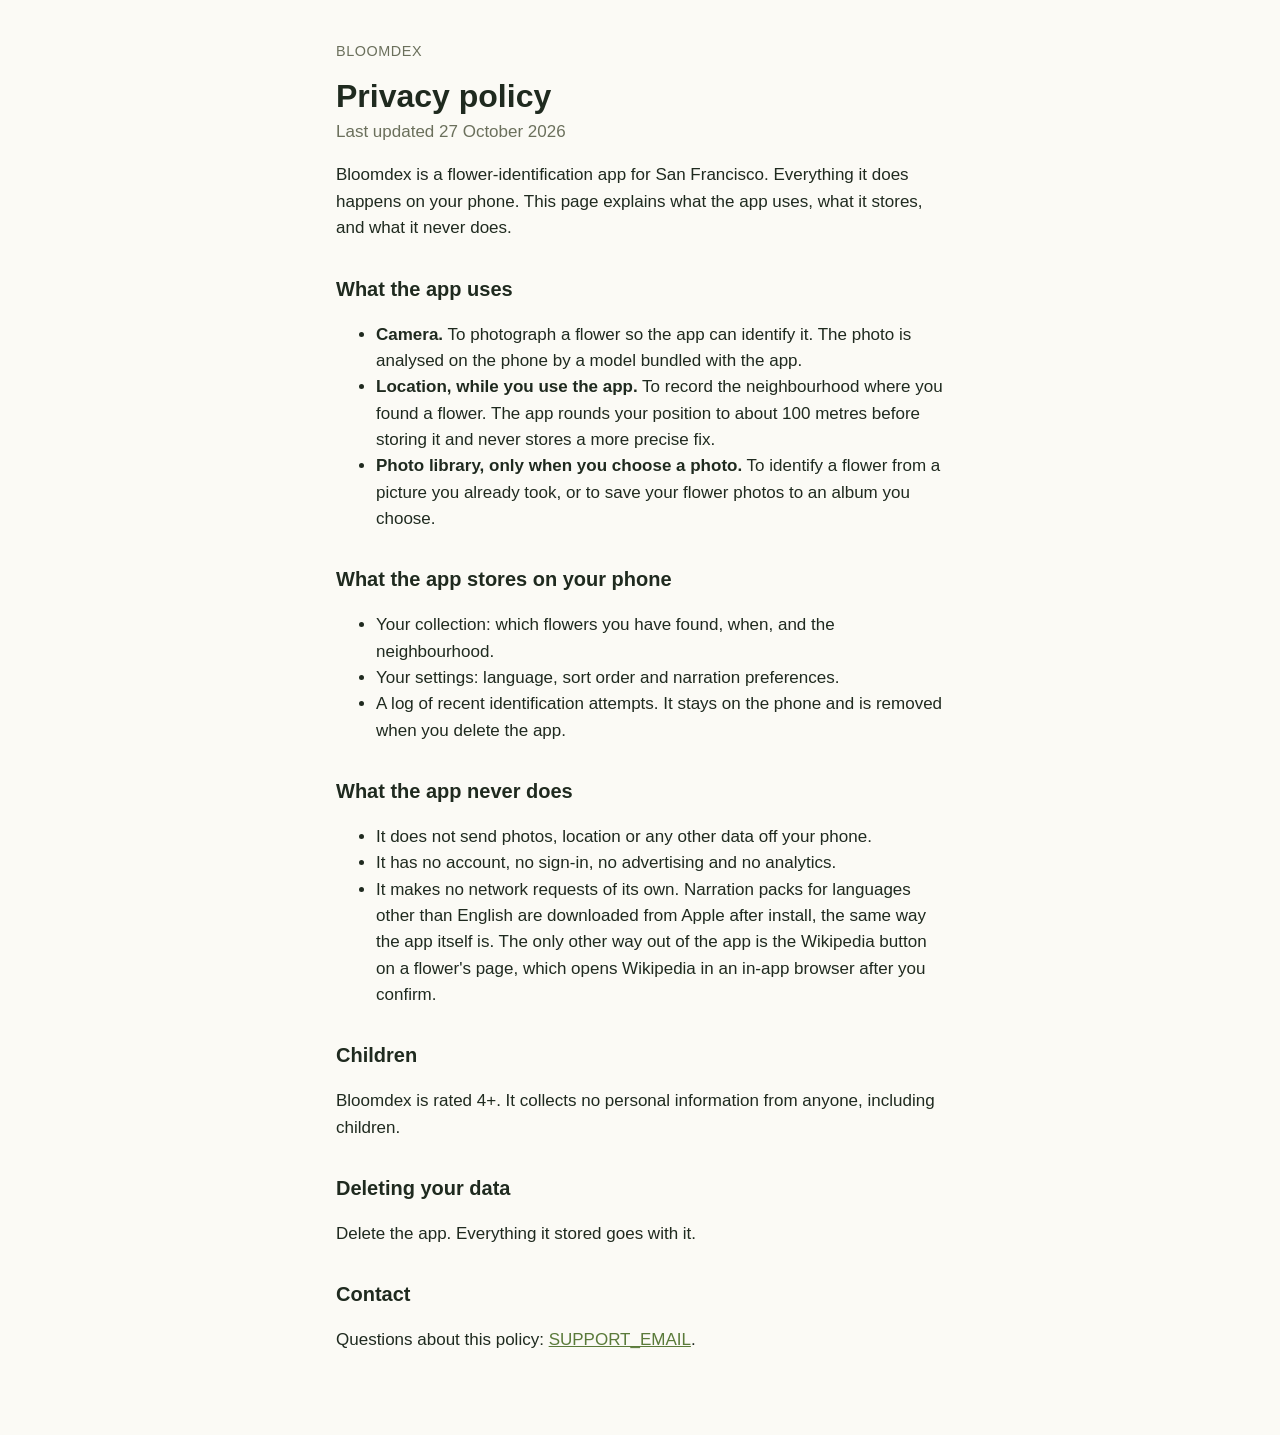
==== privacy.html @ 381cd67c "Bloomdex privacy policy and support pages Co-Authored-By: Claude Fable 5.1 <noreply@anthropic.com> C" ====
<!doctype html>
<html lang="en">
<head>
<meta charset="utf-8">
<meta name="viewport" content="width=device-width, initial-scale=1">
<title>Bloomdex privacy policy</title>
<link rel="stylesheet" href="site.css">
</head>
<body>
<main>
<p class="eyebrow"><a href="index.html">Bloomdex</a></p>
<h1>Privacy policy</h1>
<p class="meta">Last updated 27 October 2026</p>

<p>Bloomdex is a flower-identification app for San Francisco. Everything it does happens on your phone. This page explains what the app uses, what it stores, and what it never does.</p>

<h2>What the app uses</h2>
<ul>
<li><strong>Camera.</strong> To photograph a flower so the app can identify it. The photo is analysed on the phone by a model bundled with the app.</li>
<li><strong>Location, while you use the app.</strong> To record the neighbourhood where you found a flower. The app rounds your position to about 100 metres before storing it and never stores a more precise fix.</li>
<li><strong>Photo library, only when you choose a photo.</strong> To identify a flower from a picture you already took, or to save your flower photos to an album you choose.</li>
</ul>

<h2>What the app stores on your phone</h2>
<ul>
<li>Your collection: which flowers you have found, when, and the neighbourhood.</li>
<li>Your settings: language, sort order and narration preferences.</li>
<li>A log of recent identification attempts. It stays on the phone and is removed when you delete the app.</li>
</ul>

<h2>What the app never does</h2>
<ul>
<li>It does not send photos, location or any other data off your phone.</li>
<li>It has no account, no sign-in, no advertising and no analytics.</li>
<li>It makes no network requests of its own. Narration packs for languages other than English are downloaded from Apple after install, the same way the app itself is. The only other way out of the app is the Wikipedia button on a flower's page, which opens Wikipedia in an in-app browser after you confirm.</li>
</ul>

<h2>Children</h2>
<p>Bloomdex is rated 4+. It collects no personal information from anyone, including children.</p>

<h2>Deleting your data</h2>
<p>Delete the app. Everything it stored goes with it.</p>

<h2>Contact</h2>
<p>Questions about this policy: <a href="mailto:SUPPORT_EMAIL">SUPPORT_EMAIL</a>.</p>
</main>
</body>
</html>
---- site.css ----
:root { --ink: #1f2a1f; --paper: #fbfaf5; --accent: #5a7a3a; --muted: #6b705c; }
@media (prefers-color-scheme: dark) { :root { --ink: #e8e6dc; --paper: #171a15; --accent: #a9c77f; --muted: #a5a89a; } }
body { margin: 0; background: var(--paper); color: var(--ink); font: 17px/1.55 -apple-system, "Helvetica Neue", Helvetica, Arial, sans-serif; }
main { max-width: 38rem; margin: 0 auto; padding: 2.5rem 1rem 4rem; }
h1 { font-size: 2rem; line-height: 1.15; margin: 0 0 .25rem; }
h2 { font-size: 1.25rem; margin: 2rem 0 .5rem; }
h3 { font-size: 1.05rem; margin: 1.25rem 0 .25rem; }
p, li { max-width: 65ch; }
a { color: var(--accent); }
.eyebrow { margin: 0 0 1rem; font-size: .9rem; letter-spacing: .04em; text-transform: uppercase; }
.eyebrow a { text-decoration: none; color: var(--muted); }
.meta { color: var(--muted); margin-top: 0; }
.links { list-style: none; padding: 0; display: flex; gap: 1.5rem; }
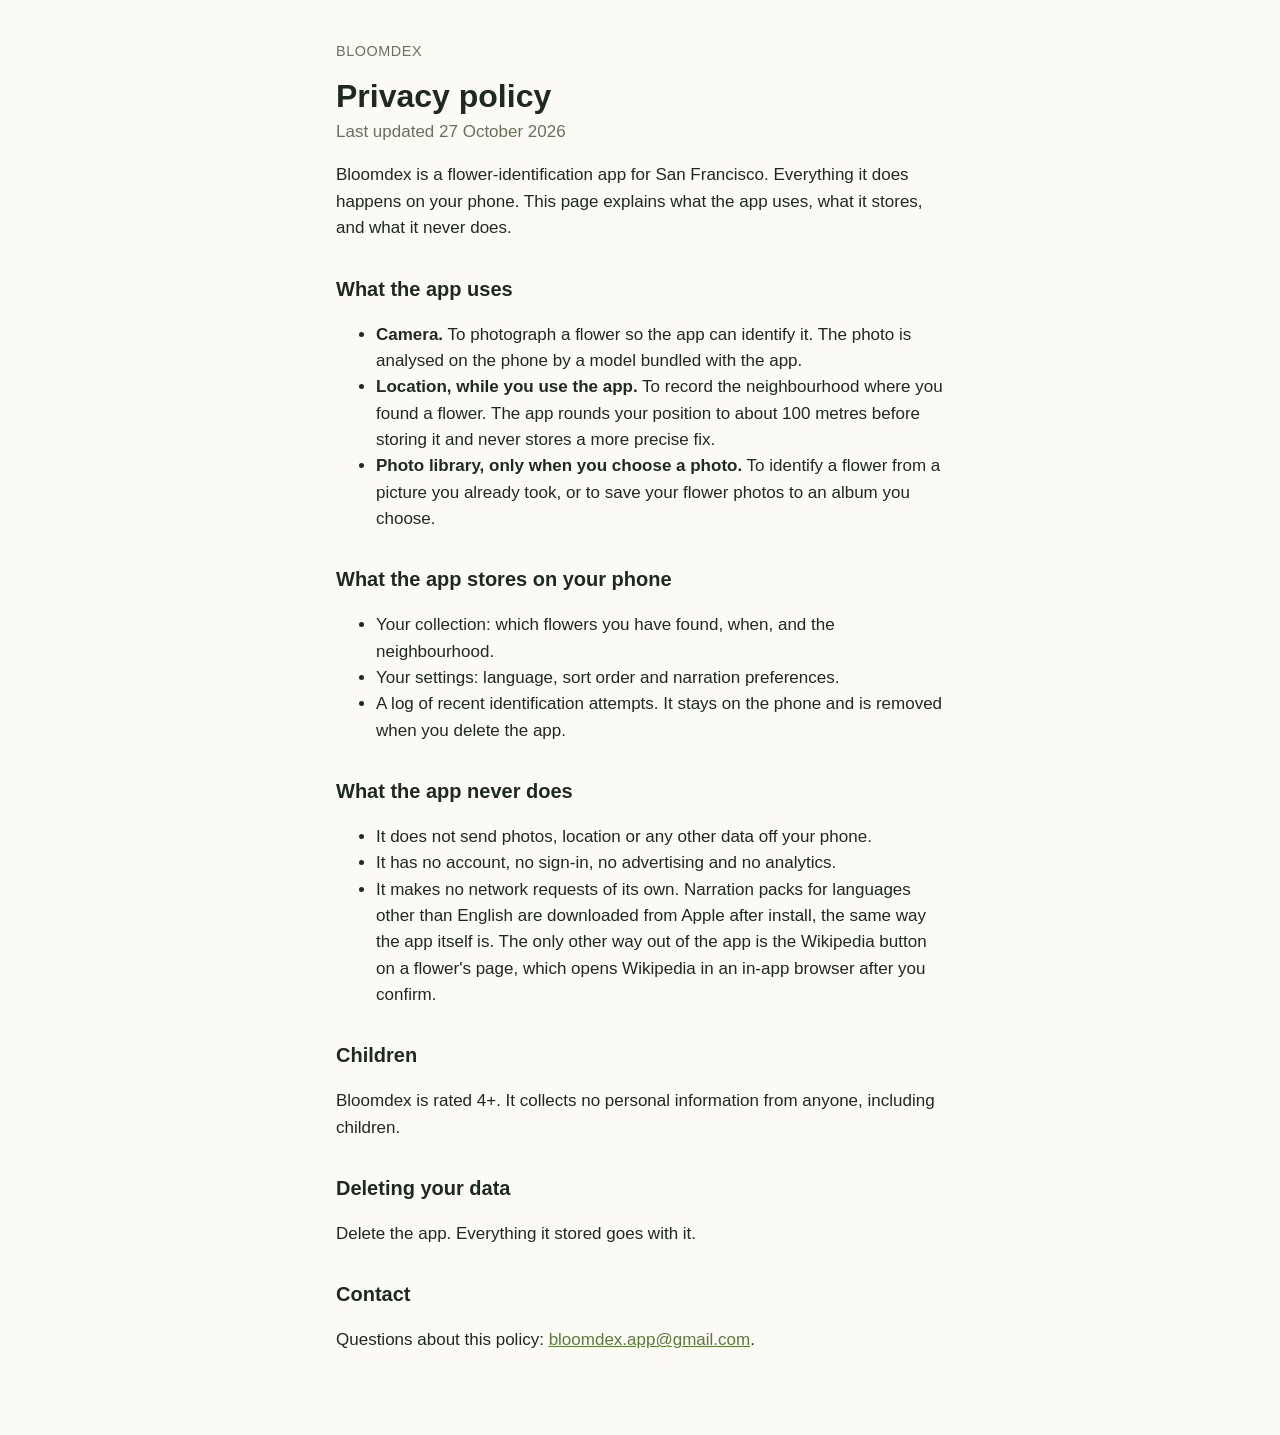
==== commit 0be05a3e: "Support address Co-Authored-By: Claude Fable 5.1 <noreply@anthropic.com> Claude-Session: https://cla" ====
--- a/privacy.html
+++ b/privacy.html
@@ -42,7 +42,7 @@
 <p>Delete the app. Everything it stored goes with it.</p>
 
 <h2>Contact</h2>
-<p>Questions about this policy: <a href="mailto:SUPPORT_EMAIL">SUPPORT_EMAIL</a>.</p>
+<p>Questions about this policy: <a href="mailto:bloomdex.app@gmail.com">bloomdex.app@gmail.com</a>.</p>
 </main>
 </body>
 </html>
